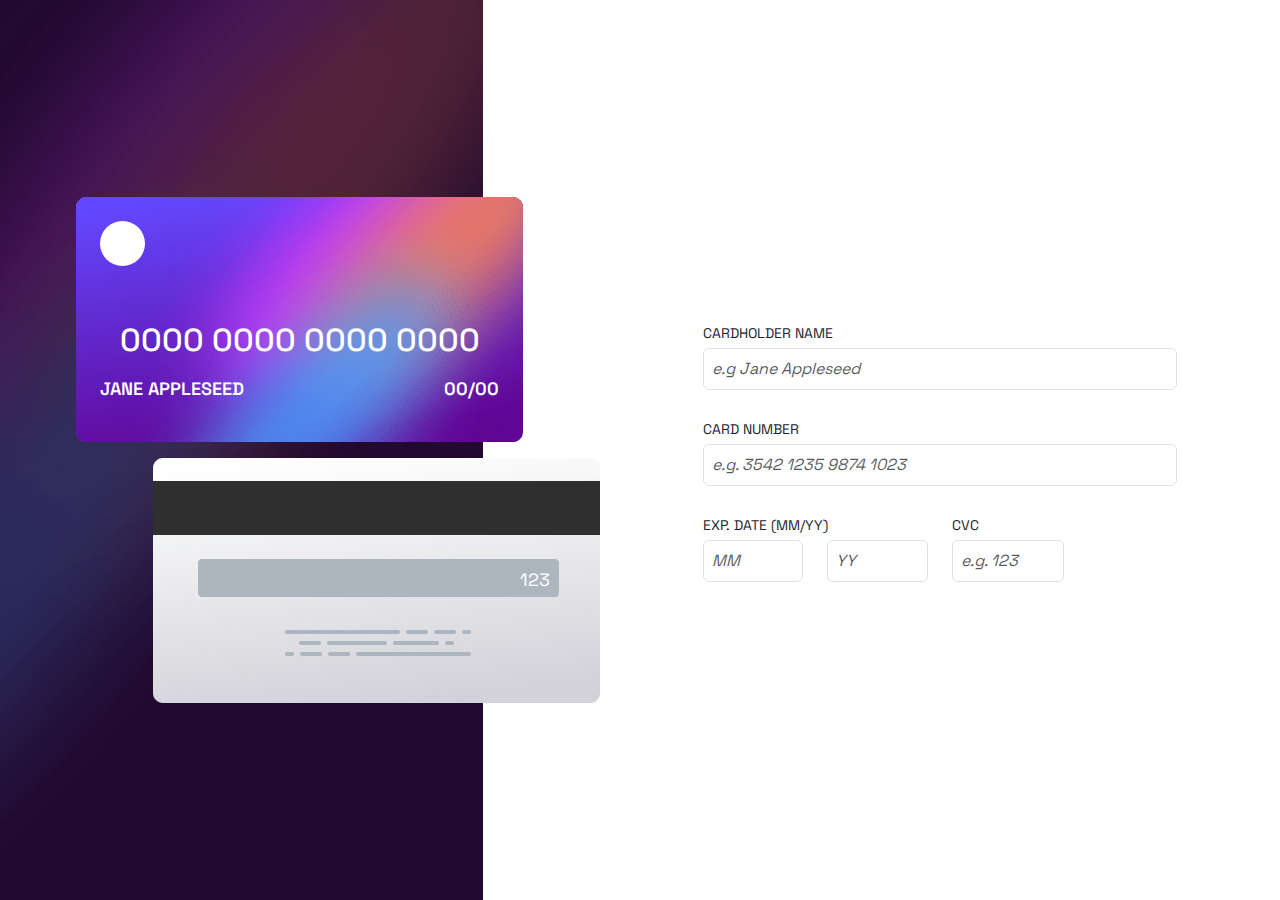
==== index.html @ 544a5474 "innit commit" ====
<!DOCTYPE html>
<html lang="en">
  <head>
    <meta charset="UTF-8" />
    <meta name="viewport" content="width=device-width, initial-scale=1.0" />
    <!-- displays site properly based on user's device -->

    <link
      rel="icon"
      type="image/png"
      sizes="32x32"
      href="./images/favicon-32x32.png"
    />
    <link rel="stylesheet" href="styles/bootstrap.css" />
    <link rel="stylesheet" href="styles/style.css" />

    <title>Frontend Mentor | Interactive card details form</title>

    <!-- Feel free to remove these styles or customise in your own stylesheet 👍 -->
  </head>
  <body class="vh-100 d-flex">
    <div
      class="container-card w-50 d-flex flex-column align-items-center justify-content-center gap-3 mx-auto"
    >
      <div class="card-front p-4 d-flex flex-column justify-content-between">
        <!-- <img src="images/bg-card-front.png" alt="" class="w-100" /> -->
        <div class="card-circle"></div>
        <div class="card-info d-flex flex-column gap-2">
          <div class="card-num h2 text-center" id="cardFrontNumber">
            0000 0000 0000 0000
          </div>
          <div class="card-name-exp d-flex justify-content-between">
            <div class="card-name">
              <p id="cardFrontName">JANE APPLESEED</p>
            </div>
            <div class="card-exp">
              <p>
                <span id="cardFrontExpMonth">00</span>/<span
                  id="cardFrontExpYear"
                  >00</span
                >
              </p>
            </div>
          </div>
        </div>
      </div>
      <div class="card-back align-self-md-end position-relative">
        <p class="position-absolute" id="cardBackCvc">123</p>
      </div>
    </div>

    <div
      class="container-detailes w-auto align-items-center p-4 d-flex flex-column justify-content-center"
    >
      <form class="w-75">
        <label for="cardHolderName" class="text-uppercase"
          >cardholder name</label
        >
        <input
          type="text"
          id="cardHolderName"
          class="form-control p-2 mb-4"
          placeholder="e.g Jane Appleseed"
        />

        <label for="cardNumber" class="text-uppercase">card number</label>
        <input
          type="number"
          id="cardNumber"
          class="form-control p-2 mb-4"
          placeholder="e.g. 3542 1235 9874 1023"
        />
        <div class="d-flex gap-4 justify-content-between text-uppercase">
          <div class="exp-date w-50">
            <label for="expMonth">exp. date (MM/YY)</label>
            <div class="d-flex gap-4">
              <input
                type="text"
                class="form-control w-50 p-2"
                placeholder="MM"
              />
              <input
                type="text"
                class="form-control w-50 p-2"
                placeholder="YY"
              />
            </div>
          </div>
          <div class="cvc w-50">
            <label for="cvc">cvc</label>
            <input
              type="text"
              class="form-control p-2 w-50"
              placeholder="e.g. 123"
            />
          </div>
        </div>
      </form>
    </div>

    <!-- <div class="container text-center">
      <div class="row row-cols-1 row-cols-sm-2 row-cols-md-4">
        <div class="col">Column</div>
        <div class="col">Column</div>
        <div class="col">Column</div>
        <div class="col">Column</div>
      </div>
    </div> -->
    <script src="scripts/script.js"></script>
  </body>
</html>

<!-- 
  0000 0000 0000 0000
  Jane Appleseed
  00/00

  000

  Cardholder Name
  e.g. Jane Appleseed

  Card Number
  e.g. 1234 5678 9123 0000

  Exp. Date (MM/YY)
  MM
  YY

  CVC
  e.g. 123

  Confirm

  Completed state start 

  Thank you!
  We've added your card details
  Continue
   -->
---- styles/style.css ----
@import url('https://fonts.googleapis.com/css2?family=Space+Grotesk:wght@400;600&display=swap');

body {
  background-image: url('../images/bg-main-desktop.png');
  background-repeat: no-repeat;
  background-size: contain;
  background-position: left;
  font-size: 18px;
  font-family: 'Space Grotesk', sans-serif;
  min-width: 512px;
}

.card-front {
  background-image: url('../images/bg-card-front.png');
  width: 447px;
  height: 245px;
  font-weight: 600;
  color: #fff;
}

.card-circle {
  width: 45px;
  height: 45px;
  border-radius: 100%;
  background-color: #fff;
}

.card-back {
  background-image: url('../images/bg-card-back.png');
  background-size: cover;
  width: 447px;
  height: 245px;
  color: #fff;
}

.card-back p {
  top: 108px;
  right: 50px;
}

container-detailes form {
  height: 100vh;
  transform: translate(50%, -50%);
}

:placeholder-shown {
  font-style: italic;
}

form label {
  font-size: 14px;
  margin-bottom: 4px;
}

@media screen and (max-width: 905px) {
  body {
    flex-direction: column;
    background-image: url('../images/bg-main-mobile.png');
    background-size: 100%;
    background-repeat: no-repeat;
    background-position: top;
    padding: 2rem;
  }
}

@media screen and (max-width: 620px) {
  .container-card {
    justify-content: center;
    align-items: center;
    /* position: relative; */
  }
  .card-front {
    z-index: 1000;

    order: 2;
    position: relative;
    top: -20%;
    left: -15%;
  }

  .card-back {
    z-index: 500;
  }
  .container-detailes {
    width: 100%;
  }
}
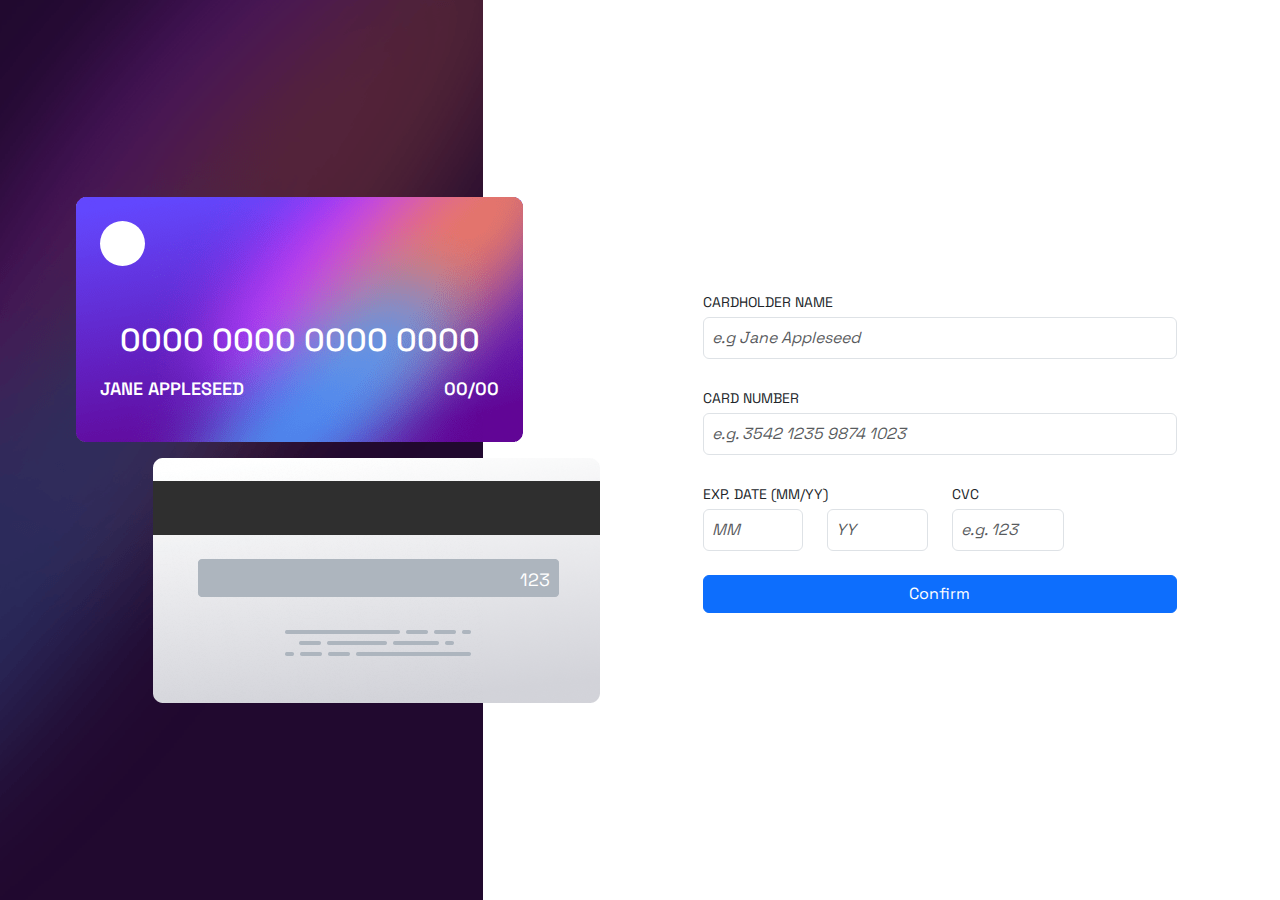
==== commit 31cbb8e3: "adds more logic" ====
--- a/index.html
+++ b/index.html
@@ -27,11 +27,14 @@
         <div class="card-circle"></div>
         <div class="card-info d-flex flex-column gap-2">
           <div class="card-num h2 text-center" id="cardFrontNumber">
-            0000 0000 0000 0000
+            <span id="cardFrontNumber1">0000</span>
+            <span id="cardFrontNumber2">0000</span>
+            <span id="cardFrontNumber3">0000</span>
+            <span id="cardFrontNumber4">0000</span>
           </div>
           <div class="card-name-exp d-flex justify-content-between">
             <div class="card-name">
-              <p id="cardFrontName">JANE APPLESEED</p>
+              <p id="cardFrontName" class="text-uppercase">JANE APPLESEED</p>
             </div>
             <div class="card-exp">
               <p>
@@ -65,7 +68,7 @@
 
         <label for="cardNumber" class="text-uppercase">card number</label>
         <input
-          type="number"
+          type="text"
           id="cardNumber"
           class="form-control p-2 mb-4"
           placeholder="e.g. 3542 1235 9874 1023"
@@ -78,11 +81,13 @@
                 type="text"
                 class="form-control w-50 p-2"
                 placeholder="MM"
+                id="cardExpMonth"
               />
               <input
                 type="text"
                 class="form-control w-50 p-2"
                 placeholder="YY"
+                id="cardExpYear"
               />
             </div>
           </div>
@@ -92,9 +97,17 @@
               type="text"
               class="form-control p-2 w-50"
               placeholder="e.g. 123"
+              id="cvc"
             />
           </div>
         </div>
+        <button
+          type="button"
+          id="confirmBtn"
+          class="btn btn-primary w-100 mt-4"
+        >
+          Confirm
+        </button>
       </form>
     </div>
 
--- a/styles/style.css
+++ b/styles/style.css
@@ -56,8 +56,9 @@
   body {
     flex-direction: column;
     background-image: url('../images/bg-main-mobile.png');
+
     background-size: 100%;
-    background-repeat: no-repeat;
+    background-repeat: repeat-x;
     background-position: top;
     padding: 2rem;
   }
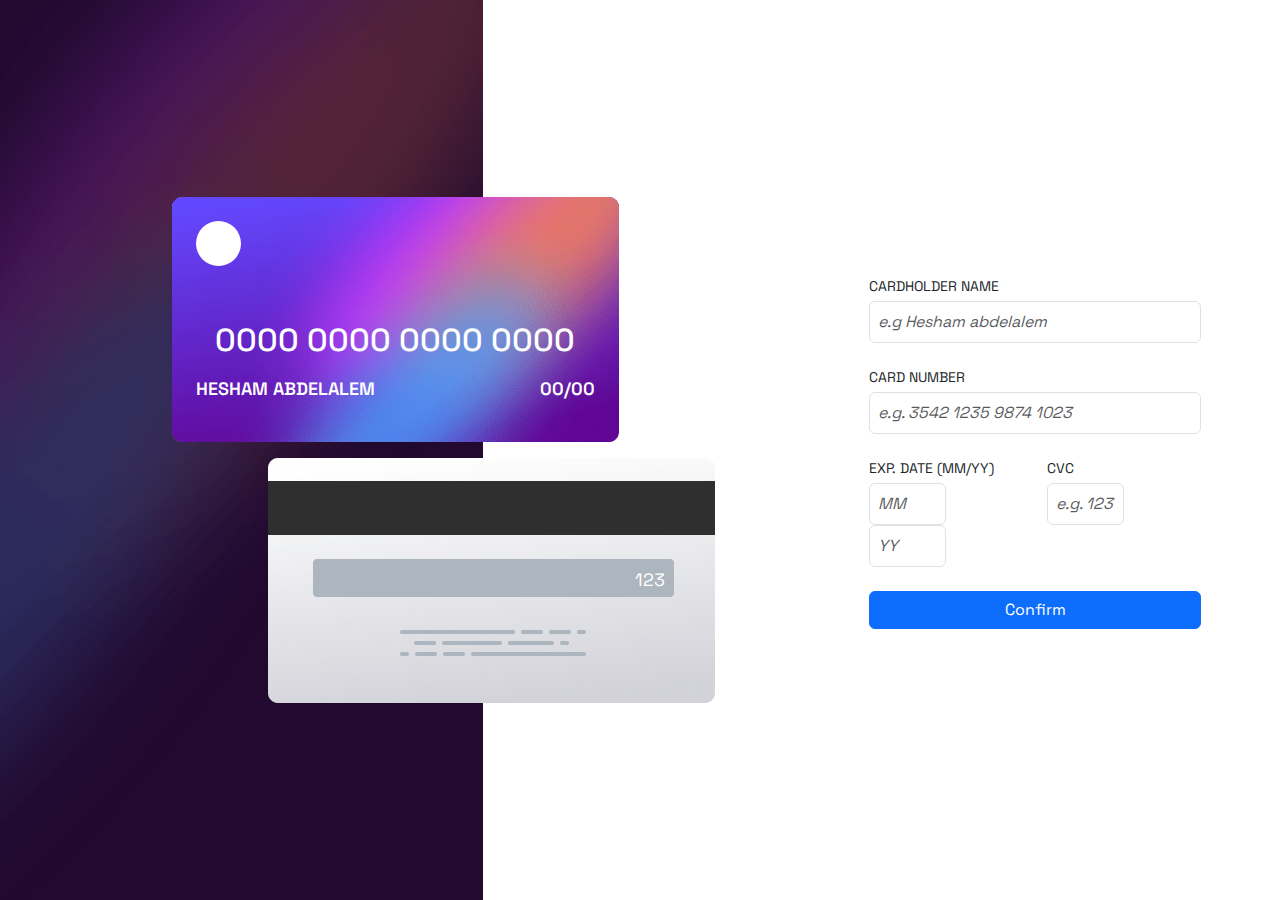
==== commit 5689563e: "finish logic" ====
--- a/index.html
+++ b/index.html
@@ -18,7 +18,7 @@
 
     <!-- Feel free to remove these styles or customise in your own stylesheet 👍 -->
   </head>
-  <body class="vh-100 d-flex">
+  <body class="vh-100 d-flex justify-content-between">
     <div
       class="container-card w-50 d-flex flex-column align-items-center justify-content-center gap-3 mx-auto"
     >
@@ -34,7 +34,7 @@
           </div>
           <div class="card-name-exp d-flex justify-content-between">
             <div class="card-name">
-              <p id="cardFrontName" class="text-uppercase">JANE APPLESEED</p>
+              <p id="cardFrontName" class="text-uppercase">hesham abdelalem</p>
             </div>
             <div class="card-exp">
               <p>
@@ -62,43 +62,50 @@
         <input
           type="text"
           id="cardHolderName"
-          class="form-control p-2 mb-4"
-          placeholder="e.g Jane Appleseed"
+          class="form-control p-2"
+          placeholder="e.g Hesham abdelalem"
         />
+        <p class="notvalid-msg mb-0"></p>
 
-        <label for="cardNumber" class="text-uppercase">card number</label>
+        <label for="cardNumber" class="text-uppercase mt-4">card number</label>
         <input
           type="text"
           id="cardNumber"
-          class="form-control p-2 mb-4"
+          class="form-control p-2"
           placeholder="e.g. 3542 1235 9874 1023"
         />
+        <p class="notvalid-msg mb-0"></p>
+
         <div class="d-flex gap-4 justify-content-between text-uppercase">
           <div class="exp-date w-50">
-            <label for="expMonth">exp. date (MM/YY)</label>
-            <div class="d-flex gap-4">
+            <label for="expMonth" class="mt-4">exp. date (MM/YY)</label>
+            <div class="gap-4">
               <input
                 type="text"
-                class="form-control w-50 p-2"
+                class="form-control w-50 p-2 d-inline-block"
                 placeholder="MM"
                 id="cardExpMonth"
               />
+              <p class="notvalid-msg mb-0"></p>
+
               <input
                 type="text"
-                class="form-control w-50 p-2"
+                class="form-control w-50 p-2 d-inline-block"
                 placeholder="YY"
                 id="cardExpYear"
               />
+              <p class="notvalid-msg mb-0"></p>
             </div>
           </div>
           <div class="cvc w-50">
-            <label for="cvc">cvc</label>
+            <label for="cvc" class="mt-4">cvc</label>
             <input
               type="text"
               class="form-control p-2 w-50"
               placeholder="e.g. 123"
               id="cvc"
             />
+            <p class="notvalid-msg mb-0"></p>
           </div>
         </div>
         <button
--- a/styles/style.css
+++ b/styles/style.css
@@ -8,6 +8,11 @@
   font-size: 18px;
   font-family: 'Space Grotesk', sans-serif;
   min-width: 512px;
+}
+
+.container-card {
+  max-width: 1440px;
+  /* margin-left: -50px !important; */
 }
 
 .card-front {
@@ -86,3 +91,12 @@
     width: 100%;
   }
 }
+
+.invalid {
+  box-shadow: '0 0 0 0.1rem rgba(141, 0, 0, 0.5)';
+}
+
+.notvalid-msg {
+  font-size: 12px;
+  color: red;
+}
